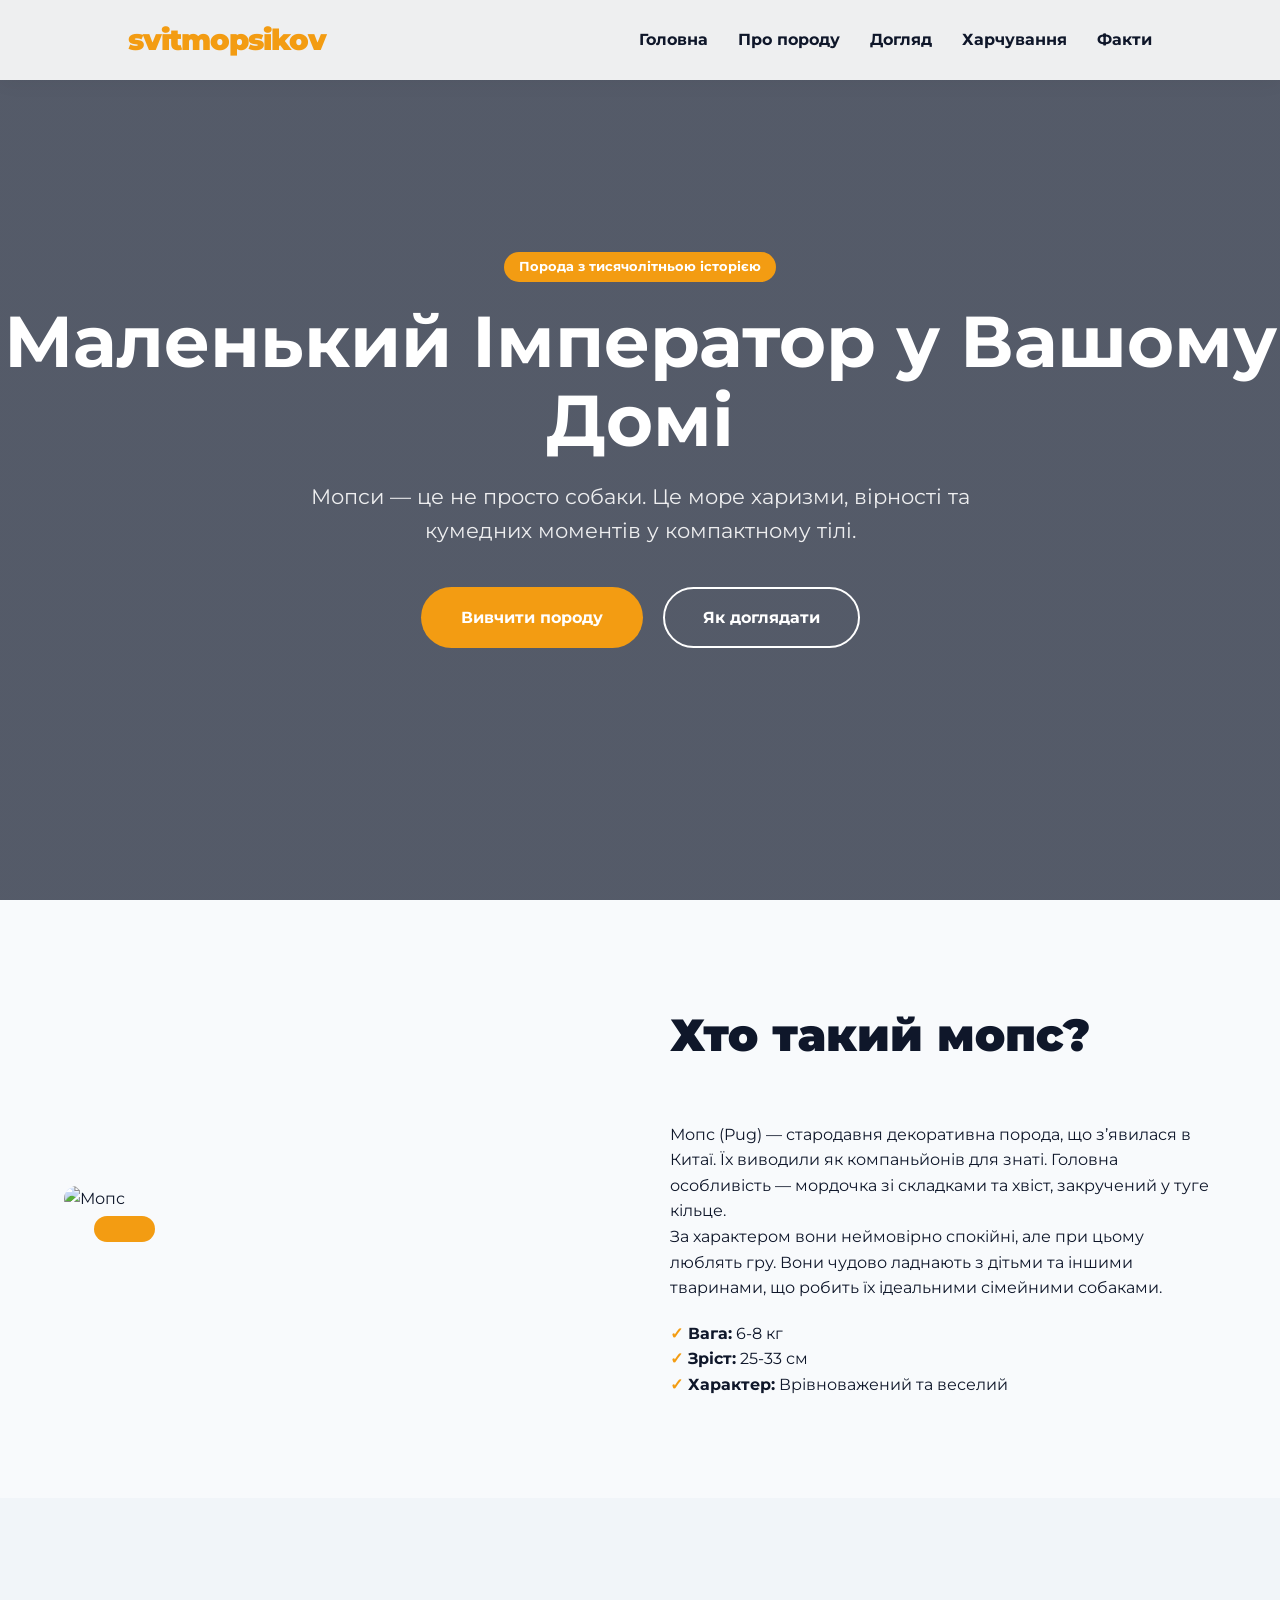
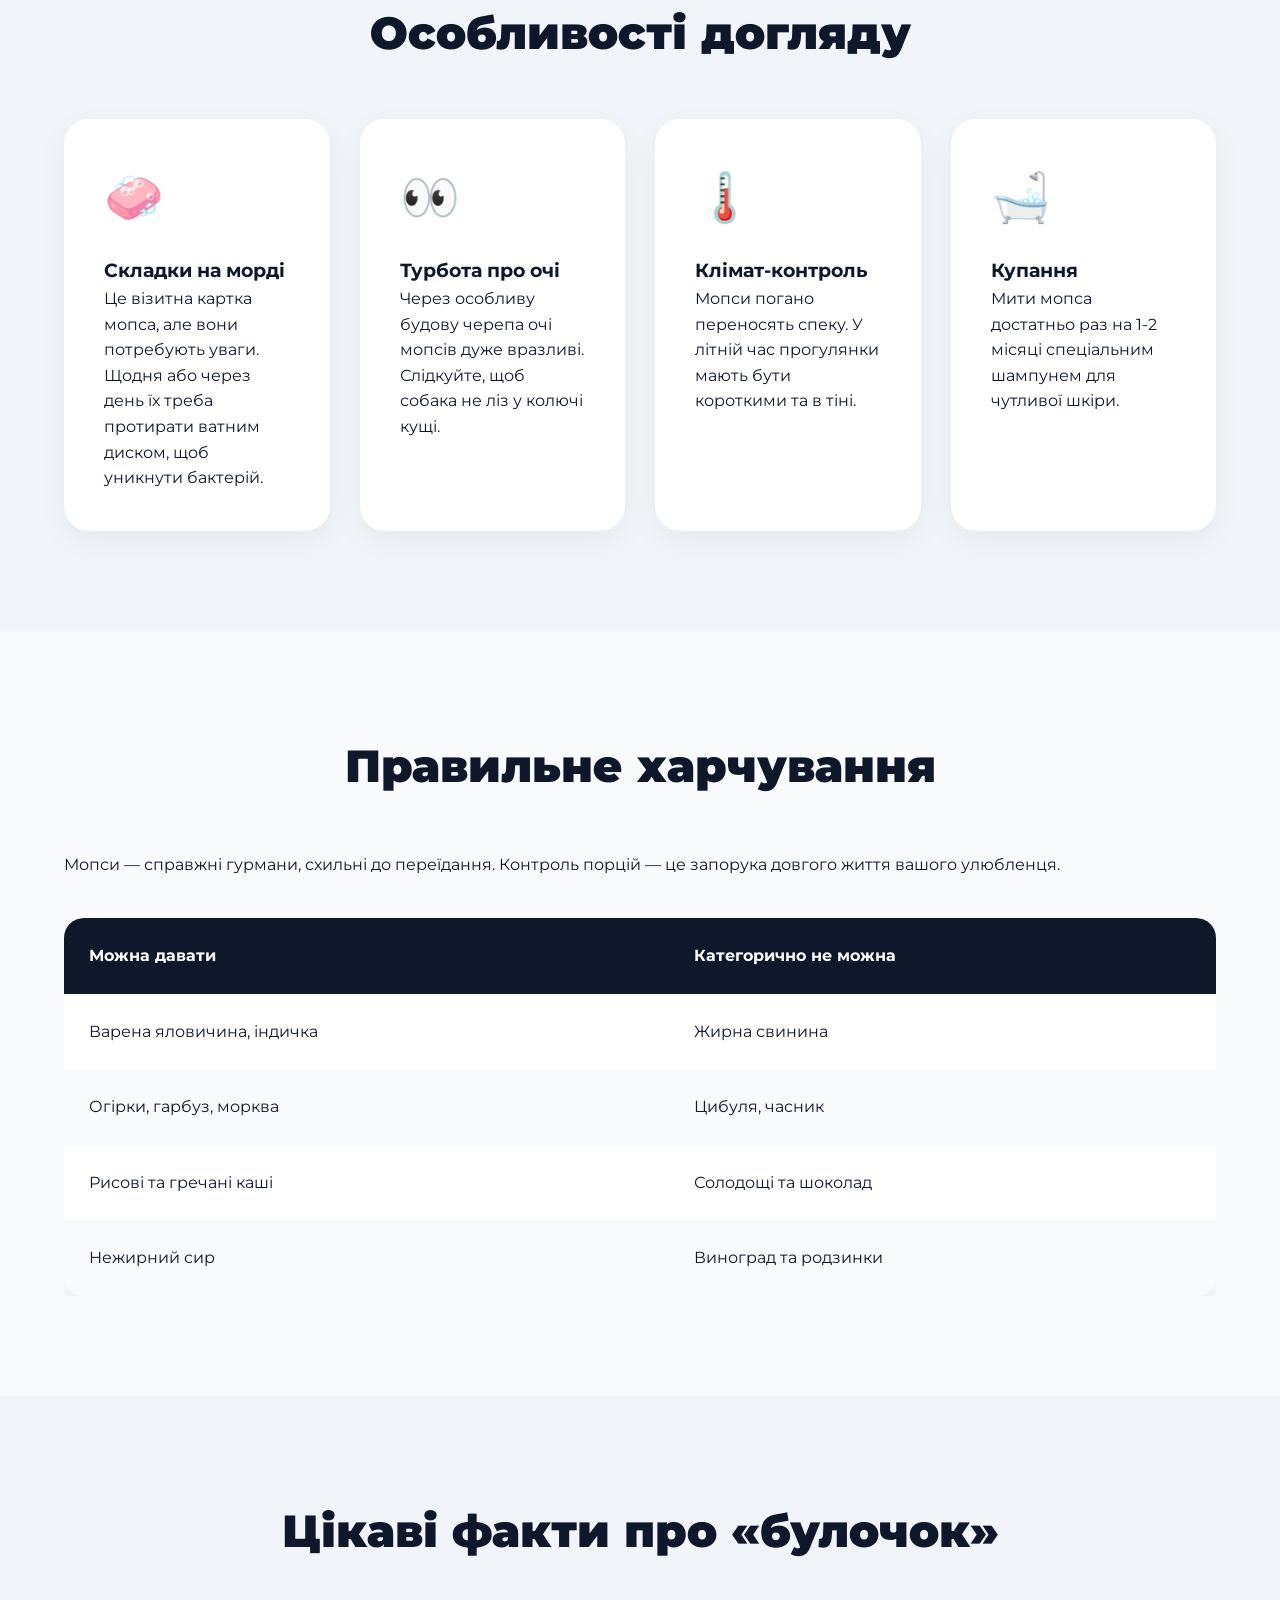
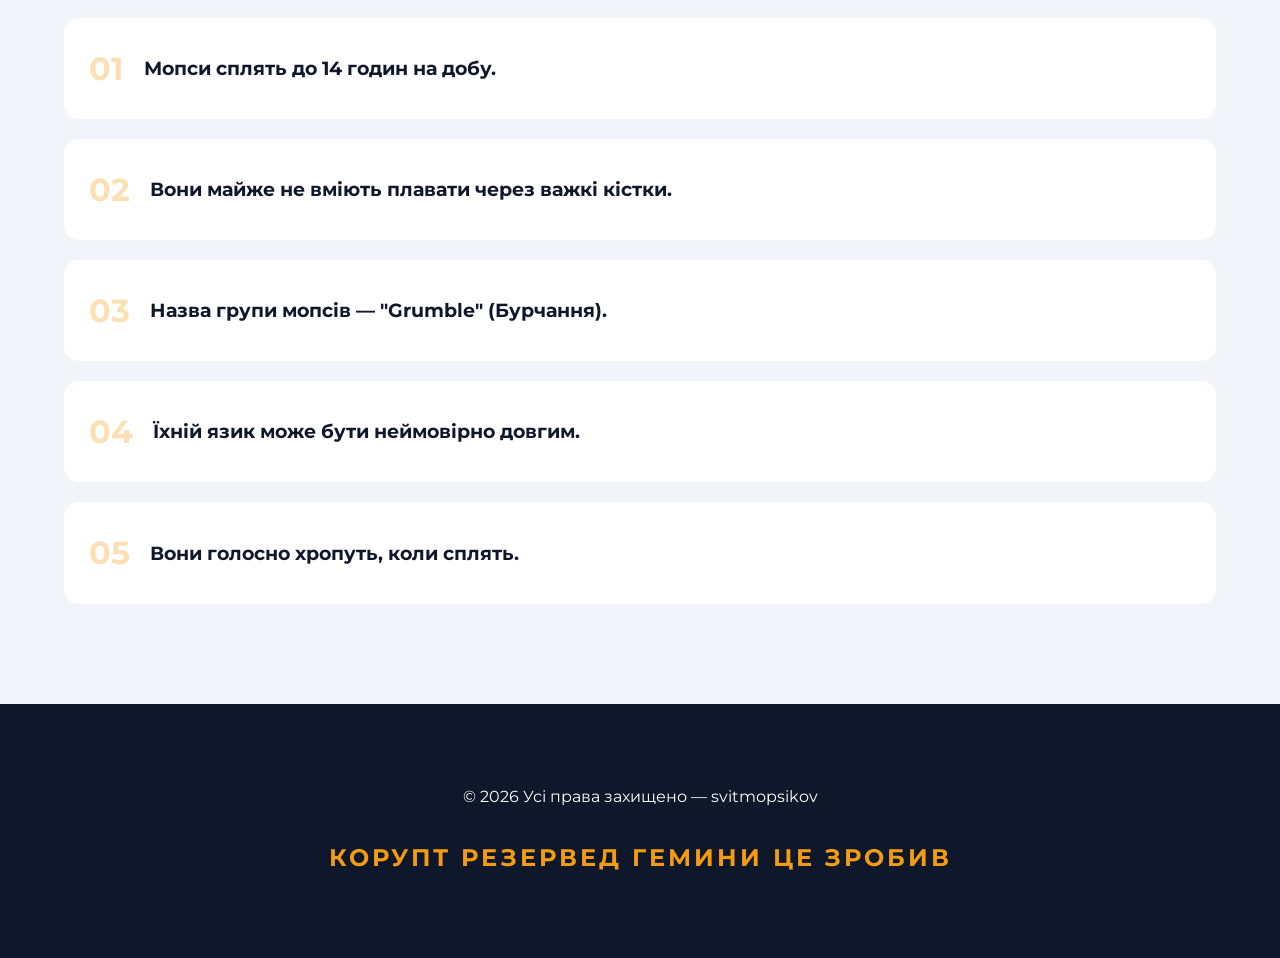
==== index.html @ 530c0183 "Add files via upload" ====
<!DOCTYPE html>
<html lang="uk">
<head>
    <meta charset="UTF-8">
    <meta name="viewport" content="width=device-width, initial-scale=1.0">
    <title>svitmopsikov — Твій гід у світ мопсів</title>
    <link rel="stylesheet" href="style.css">
    <link href="https://fonts.googleapis.com/css2?family=Montserrat:wght@300;400;700;900&display=swap" rel="stylesheet">
</head>
<body>

    <nav class="navbar">
        <div class="logo">svitmopsikov</div>
        <ul class="nav-links">
            <li><a href="#home">Головна</a></li>
            <li><a href="#about">Про породу</a></li>
            <li><a href="#care">Догляд</a></li>
            <li><a href="#diet">Харчування</a></li>
            <li><a href="#facts">Факти</a></li>
        </ul>
    </nav>

    <header class="hero" id="home">
        <div class="hero-content">
            <span class="badge">Порода з тисячолітньою історією</span>
            <h1 class="animate-title">Маленький Імператор у Вашому Домі</h1>
            <p class="animate-text">Мопси — це не просто собаки. Це море харизми, вірності та кумедних моментів у компактному тілі.</p>
            <div class="hero-btns">
                <a href="#about" class="btn-main">Вивчити породу</a>
                <a href="#care" class="btn-outline">Як доглядати</a>
            </div>
        </div>
    </header>

    <section class="section about" id="about">
        <div class="container">
            <div class="content-grid">
                <div class="img-wrapper">
                    <img src="https://images.unsplash.com/photo-1517423440428-a5a00ad493e8?auto=format&fit=crop&q=80&w=800" alt="Мопс">
                </div>
                <div class="text-wrapper">
                    <h2>Хто такий мопс?</h2>
                    <p>Мопс (Pug) — стародавня декоративна порода, що з’явилася в Китаї. Їх виводили як компаньйонів для знаті. Головна особливість — мордочка зі складками та хвіст, закручений у туге кільце.</p>
                    <p>За характером вони неймовірно спокійні, але при цьому люблять гру. Вони чудово ладнають з дітьми та іншими тваринами, що робить їх ідеальними сімейними собаками.</p>
                    <ul class="check-list">
                        <li><strong>Вага:</strong> 6-8 кг</li>
                        <li><strong>Зріст:</strong> 25-33 см</li>
                        <li><strong>Характер:</strong> Врівноважений та веселий</li>
                    </ul>
                </div>
            </div>
        </div>
    </section>

    <section class="section care bg-alt" id="care">
        <div class="container">
            <h2 class="center">Особливості догляду</h2>
            <div class="cards-grid">
                <div class="info-card">
                    <div class="icon">🧼</div>
                    <h3>Складки на морді</h3>
                    <p>Це візитна картка мопса, але вони потребують уваги. Щодня або через день їх треба протирати ватним диском, щоб уникнути бактерій.</p>
                </div>
                <div class="info-card">
                    <div class="icon">👀</div>
                    <h3>Турбота про очі</h3>
                    <p>Через особливу будову черепа очі мопсів дуже вразливі. Слідкуйте, щоб собака не ліз у колючі кущі.</p>
                </div>
                <div class="info-card">
                    <div class="icon">🌡️</div>
                    <h3>Клімат-контроль</h3>
                    <p>Мопси погано переносять спеку. У літній час прогулянки мають бути короткими та в тіні.</p>
                </div>
                <div class="info-card">
                    <div class="icon">🛁</div>
                    <h3>Купання</h3>
                    <p>Мити мопса достатньо раз на 1-2 місяці спеціальним шампунем для чутливої шкіри.</p>
                </div>
            </div>
        </div>
    </section>

    <section class="section diet" id="diet">
        <div class="container">
            <h2 class="center">Правильне харчування</h2>
            <div class="diet-box">
                <div class="diet-text">
                    <p>Мопси — справжні гурмани, схильні до переїдання. Контроль порцій — це запорука довгого життя вашого улюбленця.</p>
                    <div class="table-wrapper">
                        <table>
                            <thead>
                                <tr>
                                    <th>Можна давати</th>
                                    <th>Категорично не можна</th>
                                </tr>
                            </thead>
                            <tbody>
                                <tr>
                                    <td>Варена яловичина, індичка</td>
                                    <td>Жирна свинина</td>
                                </tr>
                                <tr>
                                    <td>Огірки, гарбуз, морква</td>
                                    <td>Цибуля, часник</td>
                                </tr>
                                <tr>
                                    <td>Рисові та гречані каші</td>
                                    <td>Солодощі та шоколад</td>
                                </tr>
                                <tr>
                                    <td>Нежирний сир</td>
                                    <td>Виноград та родзинки</td>
                                </tr>
                            </tbody>
                        </table>
                    </div>
                </div>
            </div>
        </div>
    </section>

    <section class="section facts bg-alt" id="facts">
        <div class="container">
            <h2 class="center">Цікаві факти про «булочок»</h2>
            <div class="facts-flex">
                <div class="fact-item"><span>01</span> Мопси сплять до 14 годин на добу.</div>
                <div class="fact-item"><span>02</span> Вони майже не вміють плавати через важкі кістки.</div>
                <div class="fact-item"><span>03</span> Назва групи мопсів — "Grumble" (Бурчання).</div>
                <div class="fact-item"><span>04</span> Їхній язик може бути неймовірно довгим.</div>
                <div class="fact-item"><span>05</span> Вони голосно хропуть, коли сплять.</div>
            </div>
        </div>
    </section>

    <footer class="footer">
        <div class="container">
            <div class="footer-content">
                <p>© 2026 Усі права захищено — svitmopsikov</p>
                <h3 class="author-tag">Корупт резервед гемини це зробив</h3>
            </div>
        </div>
    </footer>

    <script src="script.js"></script>
</body>
</html>
---- style.css ----
/* Глобальні стилі */
* { margin: 0; padding: 0; box-sizing: border-box; }
:root {
    --primary: #f39c12;
    --dark: #0f172a;
    --light: #f8fafc;
    --accent: #38bdf8;
    --transition: all 0.4s cubic-bezier(0.175, 0.885, 0.32, 1.275);
}

body {
    font-family: 'Montserrat', sans-serif;
    background-color: var(--light);
    color: var(--dark);
    line-height: 1.6;
    scroll-behavior: smooth;
}

.container { width: 90%; max-width: 1200px; margin: 0 auto; }
.section { padding: 100px 0; }
.bg-alt { background-color: #f1f5f9; }
h2 { font-size: 2.8rem; margin-bottom: 50px; font-weight: 900; }
h2.center { text-align: center; }

/* Навігація */
.navbar {
    position: fixed; top: 0; width: 100%; height: 80px;
    display: flex; justify-content: space-between; align-items: center;
    padding: 0 10%; background: rgba(255,255,255,0.9);
    backdrop-filter: blur(15px); z-index: 1000; box-shadow: 0 2px 20px rgba(0,0,0,0.05);
}
.logo { font-size: 1.8rem; font-weight: 900; color: var(--primary); letter-spacing: -1px; }
.nav-links { display: flex; list-style: none; gap: 30px; }
.nav-links a { text-decoration: none; color: var(--dark); font-weight: 700; transition: 0.3s; }
.nav-links a:hover { color: var(--primary); }

/* Hero */
.hero {
    height: 100vh;
    background: linear-gradient(rgba(15, 23, 42, 0.7), rgba(15, 23, 42, 0.7)),
                url('https://images.unsplash.com/photo-1517849845537-4d257902454a?q=80&w=1920&auto=format&fit=crop');
    background-size: cover; background-position: center;
    display: flex; align-items: center; justify-content: center; text-align: center; color: white;
}
.badge { background: var(--primary); padding: 5px 15px; border-radius: 20px; font-size: 0.8rem; font-weight: 700; margin-bottom: 20px; display: inline-block; }
.hero h1 { font-size: 4.5rem; line-height: 1.1; margin-bottom: 20px; }
.hero p { font-size: 1.3rem; max-width: 700px; margin: 0 auto 40px; opacity: 0.9; }
.hero-btns { display: flex; gap: 20px; justify-content: center; }

.btn-main { background: var(--primary); color: white; padding: 18px 40px; border-radius: 50px; text-decoration: none; font-weight: 700; transition: var(--transition); }
.btn-outline { border: 2px solid white; color: white; padding: 16px 38px; border-radius: 50px; text-decoration: none; font-weight: 700; transition: var(--transition); }
.btn-main:hover { transform: scale(1.05); box-shadow: 0 10px 20px rgba(243, 156, 18, 0.3); }

/* Про породу */
.content-grid { display: grid; grid-template-columns: 1fr 1fr; gap: 60px; align-items: center; }
.img-wrapper img { width: 100%; border-radius: 30px; box-shadow: 30px 30px 0 var(--primary); }
.check-list { list-style: none; margin-top: 20px; }
.check-list li::before { content: "✓ "; color: var(--primary); font-weight: 900; }

/* Картки */
.cards-grid { display: grid; grid-template-columns: repeat(auto-fit, minmax(250px, 1fr)); gap: 30px; }
.info-card { background: white; padding: 40px; border-radius: 25px; box-shadow: 0 10px 30px rgba(0,0,0,0.05); transition: var(--transition); }
.info-card:hover { transform: translateY(-10px); border-bottom: 5px solid var(--primary); }
.info-card .icon { font-size: 3rem; margin-bottom: 20px; }

/* Таблиця */
.table-wrapper { margin-top: 40px; overflow-x: auto; }
table { width: 100%; border-collapse: collapse; background: white; border-radius: 20px; overflow: hidden; box-shadow: 0 10px 30px rgba(0,0,0,0.05); }
th, td { padding: 25px; text-align: left; }
th { background: var(--dark); color: white; }
tr:nth-child(even) { background: #f8fafc; }

/* Факти */
.facts-flex { display: flex; flex-direction: column; gap: 20px; }
.fact-item { background: white; padding: 25px; border-radius: 15px; display: flex; align-items: center; font-weight: 700; font-size: 1.2rem; }
.fact-item span { color: var(--primary); font-size: 2rem; margin-right: 20px; opacity: 0.3; }

/* Футер */
.footer { background: var(--dark); color: white; padding: 80px 0; text-align: center; }
.author-tag { margin-top: 30px; font-size: 1.5rem; color: var(--primary); text-transform: uppercase; letter-spacing: 3px; }

/* Анімації */
.animate-title { animation: fadeIn 1s ease-out; }
@keyframes fadeIn { from { opacity: 0; transform: translateY(30px); } to { opacity: 1; transform: translateY(0); } }
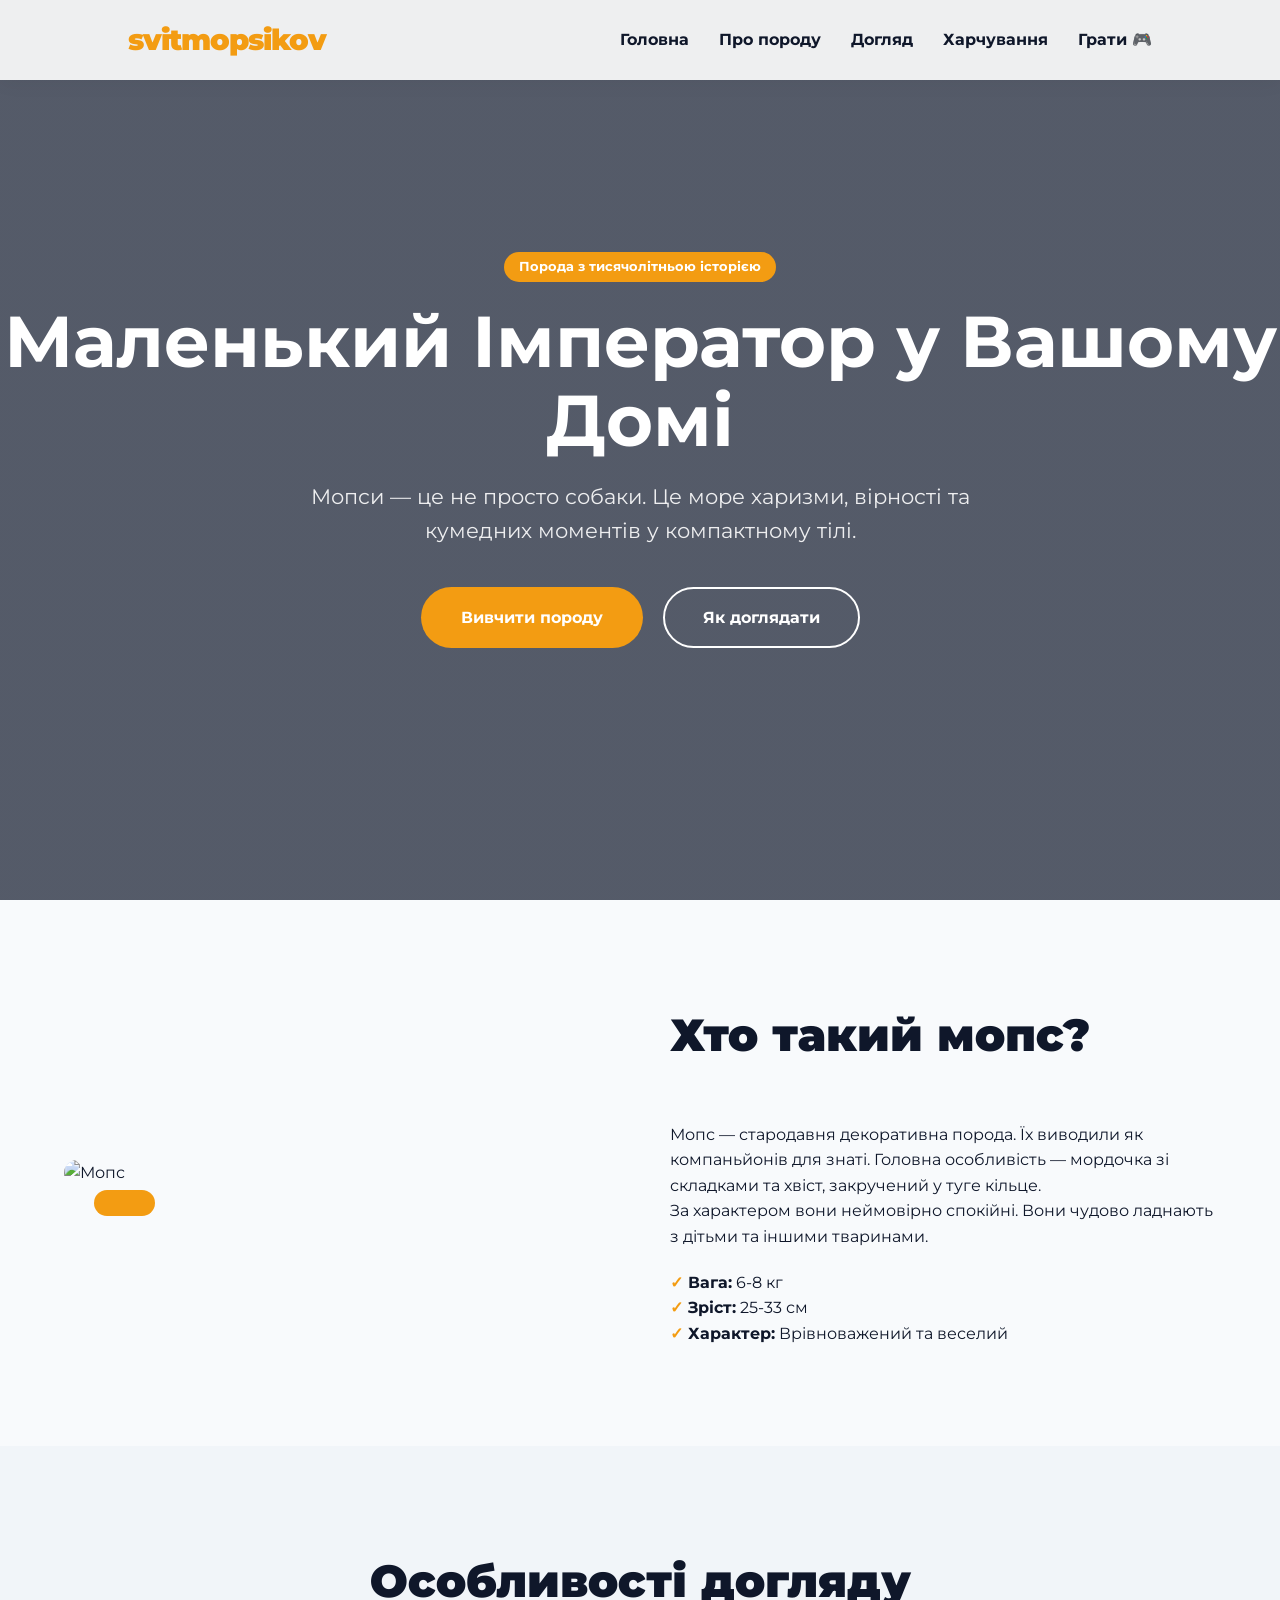
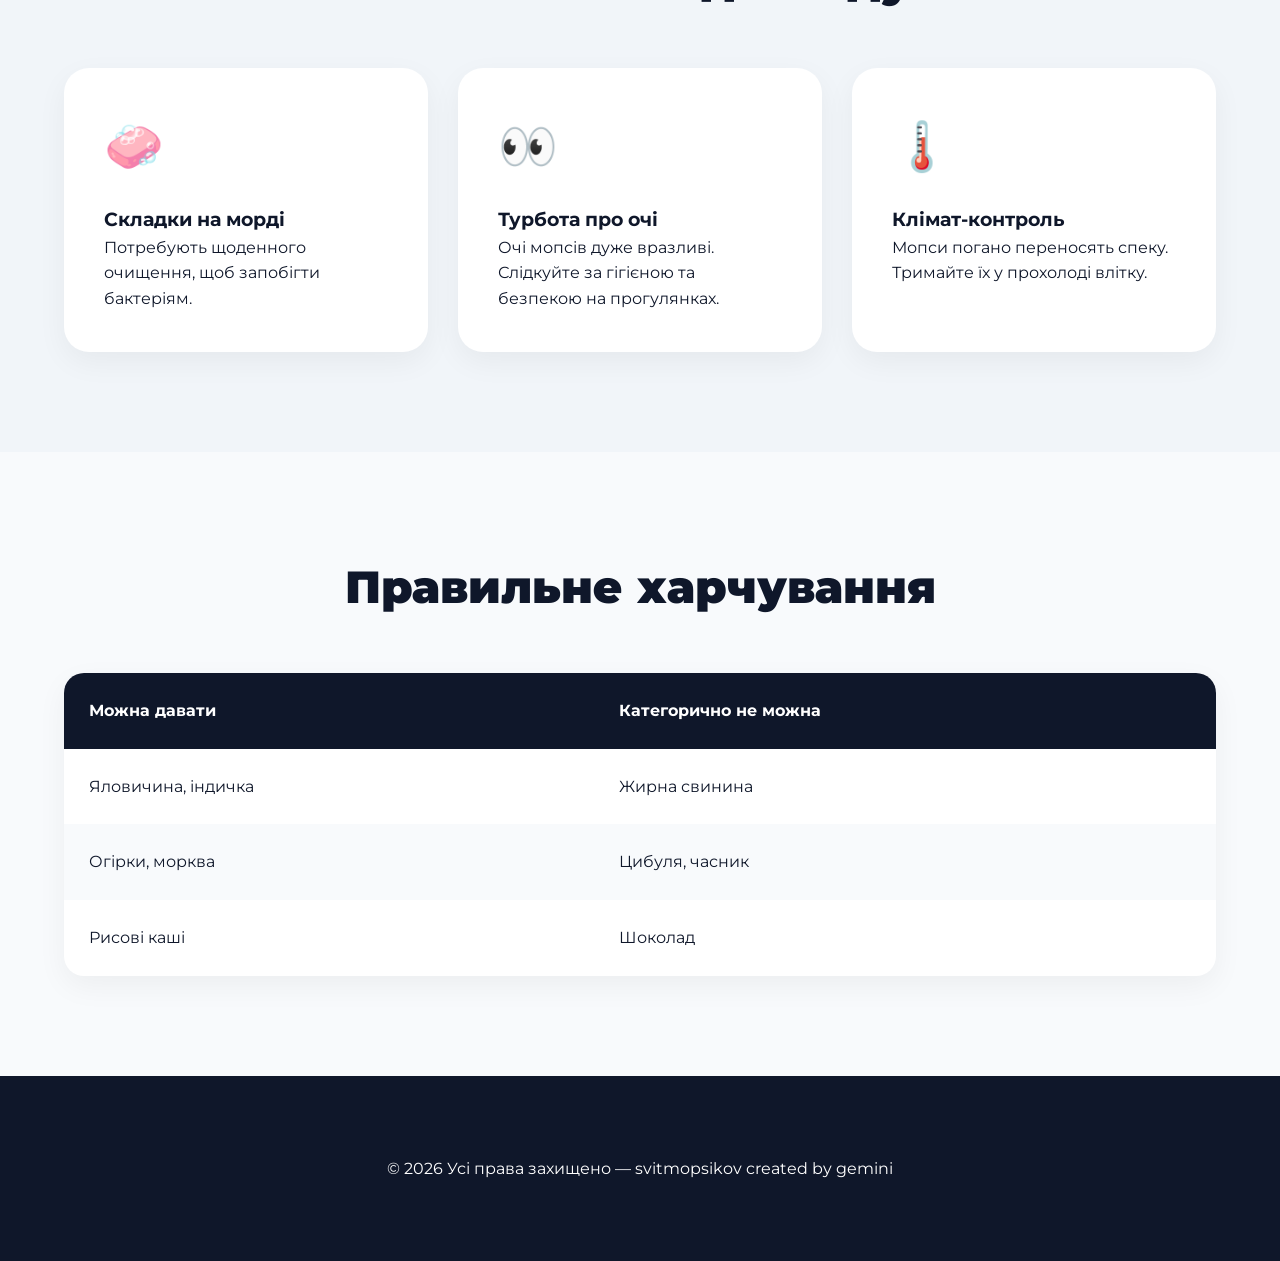
==== commit 42c31d58: "Update index.html" ====
--- a/index.html
+++ b/index.html
@@ -16,7 +16,7 @@
             <li><a href="#about">Про породу</a></li>
             <li><a href="#care">Догляд</a></li>
             <li><a href="#diet">Харчування</a></li>
-            <li><a href="#facts">Факти</a></li>
+            <li><a href="game.html" class="play-link">Грати 🎮</a></li>
         </ul>
     </nav>
 
@@ -40,8 +40,8 @@
                 </div>
                 <div class="text-wrapper">
                     <h2>Хто такий мопс?</h2>
-                    <p>Мопс (Pug) — стародавня декоративна порода, що з’явилася в Китаї. Їх виводили як компаньйонів для знаті. Головна особливість — мордочка зі складками та хвіст, закручений у туге кільце.</p>
-                    <p>За характером вони неймовірно спокійні, але при цьому люблять гру. Вони чудово ладнають з дітьми та іншими тваринами, що робить їх ідеальними сімейними собаками.</p>
+                    <p>Мопс — стародавня декоративна порода. Їх виводили як компаньйонів для знаті. Головна особливість — мордочка зі складками та хвіст, закручений у туге кільце.</p>
+                    <p>За характером вони неймовірно спокійні. Вони чудово ладнають з дітьми та іншими тваринами.</p>
                     <ul class="check-list">
                         <li><strong>Вага:</strong> 6-8 кг</li>
                         <li><strong>Зріст:</strong> 25-33 см</li>
@@ -59,22 +59,17 @@
                 <div class="info-card">
                     <div class="icon">🧼</div>
                     <h3>Складки на морді</h3>
-                    <p>Це візитна картка мопса, але вони потребують уваги. Щодня або через день їх треба протирати ватним диском, щоб уникнути бактерій.</p>
+                    <p>Потребують щоденного очищення, щоб запобігти бактеріям.</p>
                 </div>
                 <div class="info-card">
                     <div class="icon">👀</div>
                     <h3>Турбота про очі</h3>
-                    <p>Через особливу будову черепа очі мопсів дуже вразливі. Слідкуйте, щоб собака не ліз у колючі кущі.</p>
+                    <p>Очі мопсів дуже вразливі. Слідкуйте за гігієною та безпекою на прогулянках.</p>
                 </div>
                 <div class="info-card">
                     <div class="icon">🌡️</div>
                     <h3>Клімат-контроль</h3>
-                    <p>Мопси погано переносять спеку. У літній час прогулянки мають бути короткими та в тіні.</p>
-                </div>
-                <div class="info-card">
-                    <div class="icon">🛁</div>
-                    <h3>Купання</h3>
-                    <p>Мити мопса достатньо раз на 1-2 місяці спеціальним шампунем для чутливої шкіри.</p>
+                    <p>Мопси погано переносять спеку. Тримайте їх у прохолоді влітку.</p>
                 </div>
             </div>
         </div>
@@ -84,63 +79,29 @@
         <div class="container">
             <h2 class="center">Правильне харчування</h2>
             <div class="diet-box">
-                <div class="diet-text">
-                    <p>Мопси — справжні гурмани, схильні до переїдання. Контроль порцій — це запорука довгого життя вашого улюбленця.</p>
-                    <div class="table-wrapper">
-                        <table>
-                            <thead>
-                                <tr>
-                                    <th>Можна давати</th>
-                                    <th>Категорично не можна</th>
-                                </tr>
-                            </thead>
-                            <tbody>
-                                <tr>
-                                    <td>Варена яловичина, індичка</td>
-                                    <td>Жирна свинина</td>
-                                </tr>
-                                <tr>
-                                    <td>Огірки, гарбуз, морква</td>
-                                    <td>Цибуля, часник</td>
-                                </tr>
-                                <tr>
-                                    <td>Рисові та гречані каші</td>
-                                    <td>Солодощі та шоколад</td>
-                                </tr>
-                                <tr>
-                                    <td>Нежирний сир</td>
-                                    <td>Виноград та родзинки</td>
-                                </tr>
-                            </tbody>
-                        </table>
-                    </div>
-                </div>
-            </div>
-        </div>
-    </section>
-
-    <section class="section facts bg-alt" id="facts">
-        <div class="container">
-            <h2 class="center">Цікаві факти про «булочок»</h2>
-            <div class="facts-flex">
-                <div class="fact-item"><span>01</span> Мопси сплять до 14 годин на добу.</div>
-                <div class="fact-item"><span>02</span> Вони майже не вміють плавати через важкі кістки.</div>
-                <div class="fact-item"><span>03</span> Назва групи мопсів — "Grumble" (Бурчання).</div>
-                <div class="fact-item"><span>04</span> Їхній язик може бути неймовірно довгим.</div>
-                <div class="fact-item"><span>05</span> Вони голосно хропуть, коли сплять.</div>
+                <table>
+                    <thead>
+                        <tr>
+                            <th>Можна давати</th>
+                            <th>Категорично не можна</th>
+                        </tr>
+                    </thead>
+                    <tbody>
+                        <tr><td>Яловичина, індичка</td><td>Жирна свинина</td></tr>
+                        <tr><td>Огірки, морква</td><td>Цибуля, часник</td></tr>
+                        <tr><td>Рисові каші</td><td>Шоколад</td></tr>
+                    </tbody>
+                </table>
             </div>
         </div>
     </section>
 
     <footer class="footer">
         <div class="container">
-            <div class="footer-content">
-                <p>© 2026 Усі права захищено — svitmopsikov</p>
-                <h3 class="author-tag">Корупт резервед гемини це зробив</h3>
-            </div>
+            <p>© 2026 Усі права захищено — svitmopsikov created by gemini</p>
         </div>
     </footer>
 
     <script src="script.js"></script>
 </body>
-</html>+</html>
